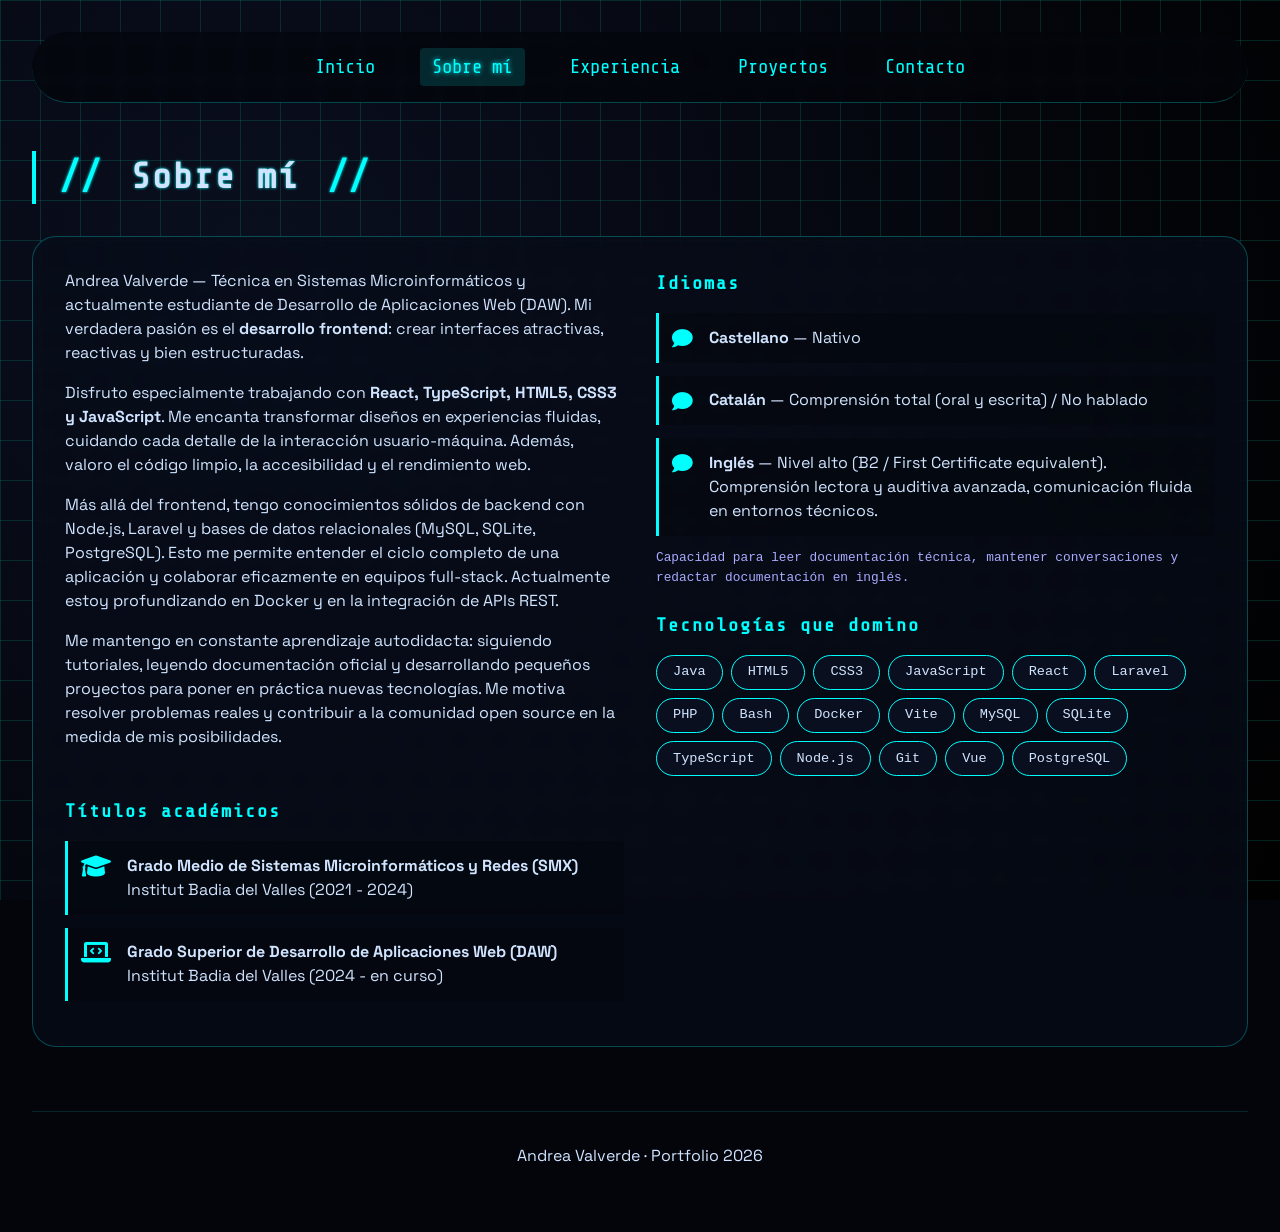
==== PaginaWeb/about.html @ b5ef2427 "portfolio" ====
<!DOCTYPE html>
<html lang="es">
<head>
    <meta charset="UTF-8">
    <meta name="viewport" content="width=device-width, initial-scale=1.0">
    <title>Andrea Valverde | Sobre mí</title>
    <link rel="stylesheet" href="style.css">
    <link rel="stylesheet" href="https://cdnjs.cloudflare.com/ajax/libs/font-awesome/6.0.0-beta3/css/all.min.css">
    <link href="https://fonts.googleapis.com/css2?family=Space+Grotesk:wght@300;400;500;600;700&family=Share+Tech+Mono&display=swap" rel="stylesheet">
</head>
<body>
    <div class="cyber-bg"></div>
    <div class="container">
        <nav class="cyber-nav">
            <a href="index.html" class="nav-link">Inicio</a>
            <a href="about.html" class="nav-link active">Sobre mí</a>
            <a href="experience.html" class="nav-link">Experiencia</a>
            <a href="projects.html" class="nav-link">Proyectos</a>
            <a href="contact.html" class="nav-link">Contacto</a>
        </nav>

        <section class="about">
            <h2 class="section-title"><span class="title-accent">//</span> Sobre mí <span class="title-accent">//</span></h2>
            <div class="about-grid">
                <!-- Columna izquierda: descripción + títulos académicos -->
                <div class="about-left">
                    <div class="about-text">
                        <p><span class="neon-text">Andrea Valverde</span> — Técnica en Sistemas Microinformáticos y actualmente estudiante de Desarrollo de Aplicaciones Web (DAW). Mi verdadera pasión es el <strong>desarrollo frontend</strong>: crear interfaces atractivas, reactivas y bien estructuradas.</p>
                        <p>Disfruto especialmente trabajando con <strong>React, TypeScript, HTML5, CSS3 y JavaScript</strong>. Me encanta transformar diseños en experiencias fluidas, cuidando cada detalle de la interacción usuario-máquina. Además, valoro el código limpio, la accesibilidad y el rendimiento web.</p>
                        <p>Más allá del frontend, tengo conocimientos sólidos de backend con Node.js, Laravel y bases de datos relacionales (MySQL, SQLite, PostgreSQL). Esto me permite entender el ciclo completo de una aplicación y colaborar eficazmente en equipos full-stack. Actualmente estoy profundizando en Docker y en la integración de APIs REST.</p>
                        <p>Me mantengo en constante aprendizaje autodidacta: siguiendo tutoriales, leyendo documentación oficial y desarrollando pequeños proyectos para poner en práctica nuevas tecnologías. Me motiva resolver problemas reales y contribuir a la comunidad open source en la medida de mis posibilidades.</p>
                    </div>
                    <div class="about-degrees">
                        <h3>Títulos académicos</h3>
                        <div class="degree-item">
                            <i class="fas fa-graduation-cap"></i>
                            <div><strong>Grado Medio de Sistemas Microinformáticos y Redes (SMX)</strong><br>Institut Badia del Valles (2021 - 2024)</div>
                        </div>
                        <div class="degree-item">
                            <i class="fas fa-laptop-code"></i>
                            <div><strong>Grado Superior de Desarrollo de Aplicaciones Web (DAW)</strong><br>Institut Badia del Valles (2024 - en curso)</div>
                        </div>
                    </div>
                </div>

                <!-- Columna derecha: idiomas y tecnologías -->
                <div class="about-right">
                    <div class="about-languages">
                        <h3>Idiomas</h3>
                        <div class="language-item">
                            <i class="fas fa-comment"></i>
                            <div><strong>Castellano</strong> — Nativo</div>
                        </div>
                        <div class="language-item">
                            <i class="fas fa-comment"></i>
                            <div><strong>Catalán</strong> — Comprensión total (oral y escrita) / No hablado</div>
                        </div>
                        <div class="language-item">
                            <i class="fas fa-comment"></i>
                            <div><strong>Inglés</strong> — Nivel alto (B2 / First Certificate equivalent). Comprensión lectora y auditiva avanzada, comunicación fluida en entornos técnicos.</div>
                        </div>
                        <p class="languages-note">Capacidad para leer documentación técnica, mantener conversaciones y redactar documentación en inglés.</p>
                    </div>

                    <div class="about-tech">
                        <h3>Tecnologías que domino</h3>
                        <div class="skill-chips">
                            <span class="skill-chip">Java</span>
                            <span class="skill-chip">HTML5</span>
                            <span class="skill-chip">CSS3</span>
                            <span class="skill-chip">JavaScript</span>
                            <span class="skill-chip">React</span>
                            <span class="skill-chip">Laravel</span>
                            <span class="skill-chip">PHP</span>
                            <span class="skill-chip">Bash</span>
                            <span class="skill-chip">Docker</span>
                            <span class="skill-chip">Vite</span>
                            <span class="skill-chip">MySQL</span>
                            <span class="skill-chip">SQLite</span>
                            <span class="skill-chip">TypeScript</span>
                            <span class="skill-chip">Node.js</span>
                            <span class="skill-chip">Git</span>
                            <span class="skill-chip">Vue</span>
                            <span class="skill-chip">PostgreSQL</span>
                        </div>
                    </div>
                </div>
            </div>
        </section>

        <footer class="cyber-footer">
            <p>Andrea Valverde · Portfolio 2026</p>
        </footer>
    </div>
    <script src="script.js"></script>
</body>
</html>
---- PaginaWeb/style.css ----
/* RESET & GLOBAL CYBERPUNK */
* {
    margin: 0;
    padding: 0;
    box-sizing: border-box;
}

body {
    background-color: #03050b;
    font-family: 'Space Grotesk', 'Share Tech Mono', monospace;
    color: #d0e4ff;
    line-height: 1.5;
    overflow-x: hidden;
}

.cyber-bg {
    position: fixed;
    top: 0;
    left: 0;
    width: 100%;
    height: 100%;
    background: radial-gradient(circle at 20% 30%, #0a0f1f, #010101);
    z-index: -2;
}
.cyber-bg::before {
    content: "";
    position: absolute;
    width: 100%;
    height: 100%;
    background-image: 
        linear-gradient(#00ffcc22 1px, transparent 1px),
        linear-gradient(90deg, #00ffcc22 1px, transparent 1px);
    background-size: 40px 40px;
    pointer-events: none;
    animation: gridMove 20s linear infinite;
}
@keyframes gridMove {
    0% { transform: translate(0, 0); }
    100% { transform: translate(40px, 40px); }
}

.container {
    max-width: 1300px;
    margin: 0 auto;
    padding: 2rem;
    position: relative;
    z-index: 2;
}

/* NAVEGACIÓN CYBER */
.cyber-nav {
    display: flex;
    justify-content: center;
    gap: 2rem;
    flex-wrap: wrap;
    margin-bottom: 3rem;
    padding: 1rem;
    border-bottom: 1px solid #0ff4;
    background: rgba(3, 5, 11, 0.7);
    backdrop-filter: blur(5px);
    border-radius: 40px;
    position: sticky;
    top: 1rem;
    z-index: 10;
}
.nav-link {
    color: #0ff;
    text-decoration: none;
    font-family: 'Share Tech Mono', monospace;
    font-size: 1.2rem;
    padding: 0.3rem 0.8rem;
    transition: 0.2s;
}
.nav-link:hover, .nav-link.active {
    background: #0ff2;
    text-shadow: 0 0 5px #0ff;
    border-radius: 4px;
}

/* TIPOGRAFÍA Y TÍTULOS */
h1, h2, h3, .section-title {
    font-family: 'Share Tech Mono', monospace;
    font-weight: 700;
    letter-spacing: 2px;
}
.section-title {
    font-size: 2.2rem;
    margin: 2rem 0 2rem 0;
    border-left: 4px solid #0ff;
    padding-left: 1rem;
    text-shadow: 0 0 3px #0ff;
}
.title-accent {
    color: #0ff;
    margin: 0 0.5rem;
}

/* HERO A PANTALLA COMPLETA */
.fullscreen-hero {
    min-height: calc(100vh - 150px);
    display: flex;
    flex-direction: column;
    justify-content: center;
    align-items: center;
    text-align: center;
    gap: 2rem;
    padding: 2rem 0;
}
.hero {
    min-height: 80vh;
}
.glitch {
    font-size: 4.5rem;
    font-weight: 800;
    position: relative;
    color: #fff;
    text-shadow: 0.05em 0 0 rgba(255,0,0,0.7), -0.05em -0.025em 0 rgba(0,255,0,0.7);
    animation: glitch-shake 0.3s infinite alternate;
}
.glitch::before {
    content: attr(data-text);
    position: absolute;
    left: -2px;
    text-shadow: 2px 0 #0ff;
    top: 0;
    color: #fff;
    overflow: hidden;
    clip: rect(0, 900px, 0, 0);
    animation: glitch-anim 3s infinite linear alternate-reverse;
}
@keyframes glitch-shake {
    0% { transform: translate(0); }
    100% { transform: translate(-1px, 1px); }
}
.hero-tagline {
    font-size: 1.5rem;
    color: #0ff;
    text-shadow: 0 0 5px #0ff;
}
.cyber-badge {
    background: rgba(0, 255, 255, 0.1);
    border: 1px solid #0ff;
    padding: 0.5rem 1rem;
    margin: 0.5rem;
    display: inline-block;
    font-family: monospace;
}
.btn-neon, .btn-outline-neon {
    display: inline-flex;
    align-items: center;
    gap: 10px;
    background: transparent;
    border: 2px solid #0ff;
    color: #0ff;
    padding: 0.8rem 2rem;
    font-weight: bold;
    text-decoration: none;
    margin: 0.5rem;
    transition: 0.2s;
    cursor: pointer;
    font-family: monospace;
}
.btn-neon {
    background: #0ff;
    color: #000;
    box-shadow: 0 0 12px #0ff;
}
.btn-outline-neon:hover, .btn-neon:hover {
    transform: scale(1.02);
    filter: brightness(1.2);
}
.hero-stats {
    display: flex;
    gap: 2rem;
    background: rgba(0,0,0,0.6);
    backdrop-filter: blur(5px);
    padding: 0.8rem 2rem;
    border-radius: 40px;
    border: 1px solid #0ff3;
}
.stat i {
    color: #0ff;
    margin-right: 8px;
}

/* ABOUT - NUEVA ESTRUCTURA */
.about-grid {
    display: grid;
    grid-template-columns: 1fr 1fr;
    gap: 2rem;
    background: rgba(8, 12, 25, 0.7);
    backdrop-filter: blur(8px);
    border: 1px solid #00ffff44;
    padding: 2rem;
    border-radius: 24px;
}
.about-left {
    display: flex;
    flex-direction: column;
    gap: 2rem;
}
.about-text p {
    margin-bottom: 1rem;
}
.about-right {
    display: flex;
    flex-direction: column;
    gap: 1.5rem;
}
.about-degrees h3, .about-languages h3, .about-tech h3 {
    margin-bottom: 1rem;
    color: #0ff;
}
.degree-item {
    display: flex;
    align-items: flex-start;
    gap: 1rem;
    background: #03050b66;
    padding: 0.8rem;
    margin-bottom: 0.8rem;
    border-left: 3px solid #0ff;
}
.degree-item i {
    font-size: 1.5rem;
    color: #0ff;
}
.language-item {
    display: flex;
    align-items: flex-start;
    gap: 1rem;
    background: #03050b66;
    padding: 0.8rem;
    margin-bottom: 0.8rem;
    border-left: 3px solid #0ff;
}
.language-item i {
    font-size: 1.3rem;
    color: #0ff;
    margin-top: 0.2rem;
}
.languages-note {
    font-size: 0.8rem;
    color: #aaf;
    margin-top: 0.5rem;
    font-family: monospace;
}
.skill-chips {
    display: flex;
    flex-wrap: wrap;
    gap: 0.5rem;
}
.skill-chip {
    background: #0a0f1f;
    border: 1px solid #0ff;
    padding: 0.4rem 1rem;
    font-family: monospace;
    font-size: 0.85rem;
    border-radius: 20px;
}

/* EXPERIENCIA */
.exp-timeline {
    display: flex;
    flex-direction: column;
    gap: 2rem;
    margin-bottom: 3rem;
}
.exp-card {
    background: #0b0f1cee;
    border: 1px solid #0ff4;
    border-radius: 20px;
    overflow: hidden;
}
.exp-header {
    background: #0a0f1f;
    padding: 1.2rem;
    border-bottom: 1px solid #0ff3;
    display: flex;
    flex-wrap: wrap;
    justify-content: space-between;
    align-items: center;
}
.exp-header i {
    font-size: 2rem;
    color: #0ff;
    margin-right: 1rem;
}
.exp-header h3 {
    flex: 1;
}
.exp-date {
    font-family: monospace;
    color: #0ff;
}
.exp-body {
    padding: 1.5rem;
}
.exp-body ul {
    margin: 1rem 0 1rem 1.5rem;
}
.exp-tech {
    margin-top: 1rem;
}
.exp-tech .skill-chips {
    margin-top: 0.5rem;
}

/* FILTROS Y PROYECTOS */
.filter-bar {
    display: flex;
    flex-wrap: wrap;
    justify-content: space-between;
    align-items: center;
    margin: 2rem 0;
    gap: 1rem;
}
.filter-buttons {
    display: flex;
    flex-wrap: wrap;
    gap: 0.8rem;
}
.filter-btn {
    background: none;
    border: 1px solid #0ff;
    color: #0ff;
    padding: 0.5rem 1.2rem;
    font-family: monospace;
    cursor: pointer;
    transition: 0.2s;
}
.filter-btn.active, .filter-btn:hover {
    background: #0ff;
    color: black;
    box-shadow: 0 0 10px #0ff;
}
.search-box {
    display: flex;
    align-items: center;
    background: #050a15;
    border: 1px solid #0ff;
    padding: 0.3rem 1rem;
}
.search-box input {
    background: transparent;
    border: none;
    color: #0ff;
    padding: 0.5rem;
    outline: none;
    font-family: monospace;
    width: 220px;
}
.projects-grid {
    display: grid;
    grid-template-columns: repeat(2, 1fr);
    gap: 2rem;
}
@media (max-width: 880px) {
    .projects-grid { grid-template-columns: 1fr; }
    .about-grid { grid-template-columns: 1fr; }
}
.project-card {
    background: #0b0f1cee;
    border: 1px solid #0ff4;
    border-radius: 20px;
    overflow: hidden;
    transition: 0.2s;
    display: flex;
    flex-direction: column;
}
.preview-area {
    background: #01020a;
    padding: 1rem;
    border-bottom: 1px solid #0ff3;
}
.mock-ui {
    background: #001122;
    height: 120px;
    display: flex;
    flex-direction: column;
    justify-content: center;
    align-items: center;
    border-radius: 12px;
    font-family: monospace;
    gap: 8px;
    color: cyan;
}
.mock-bars {
    width: 80%;
    height: 6px;
    background: cyan;
    opacity: 0.4;
}
.tech-badges {
    display: flex;
    flex-wrap: wrap;
    gap: 6px;
    margin-top: 12px;
}
.tech-badges span {
    background: #0ff1;
    padding: 0.2rem 0.8rem;
    font-size: 0.7rem;
    font-family: monospace;
}
.card-info {
    padding: 1.5rem;
    flex: 1;
}
.challenge, .learn {
    font-size: 0.9rem;
    margin: 0.8rem 0;
}
.card-buttons {
    margin-top: 1.2rem;
}
.btn-code {
    display: inline-flex;
    align-items: center;
    gap: 8px;
    padding: 0.5rem 1rem;
    background: #0a1a2a;
    color: #0ff;
    border: 1px solid #0ff;
    text-decoration: none;
    font-family: monospace;
    transition: 0.2s;
}
.btn-code:hover {
    transform: translateY(-2px);
    box-shadow: 0 0 8px #0ff;
}
.no-results-message {
    text-align: center;
    padding: 3rem;
    font-size: 1.3rem;
    color: #f66;
}

/* CONTACTO */
.contact-container {
    display: grid;
    grid-template-columns: 1fr 1fr;
    gap: 2rem;
    background: #03050bb3;
    border-radius: 32px;
    padding: 2rem;
    border: 1px solid #0ff3;
}
.social-card {
    display: flex;
    align-items: center;
    gap: 1rem;
    background: #0a0f1f;
    padding: 1rem;
    margin: 1rem 0;
    text-decoration: none;
    color: #0ff;
    border: 1px solid #0ff;
    transition: 0.2s;
}
.social-card.whatsapp { color: #25d366; border-color: #25d366; }
.social-card.email { color: #ff66cc; border-color: #ff66cc; }
.cyber-note {
    margin-top: 1rem;
    font-size: 0.8rem;
    text-align: center;
    font-family: monospace;
}
.input-group {
    margin: 1rem 0;
}
.input-group input, .input-group textarea {
    width: 100%;
    background: #010101aa;
    border: 1px solid #0ff;
    padding: 0.8rem;
    color: #0ff;
    font-family: monospace;
}
.full-width {
    width: 100%;
    justify-content: center;
}
.form-note {
    font-size: 0.7rem;
    text-align: center;
    margin-top: 1rem;
    opacity: 0.7;
}
.cyber-footer {
    text-align: center;
    margin-top: 4rem;
    padding: 2rem;
    border-top: 1px solid #0ff2;
}
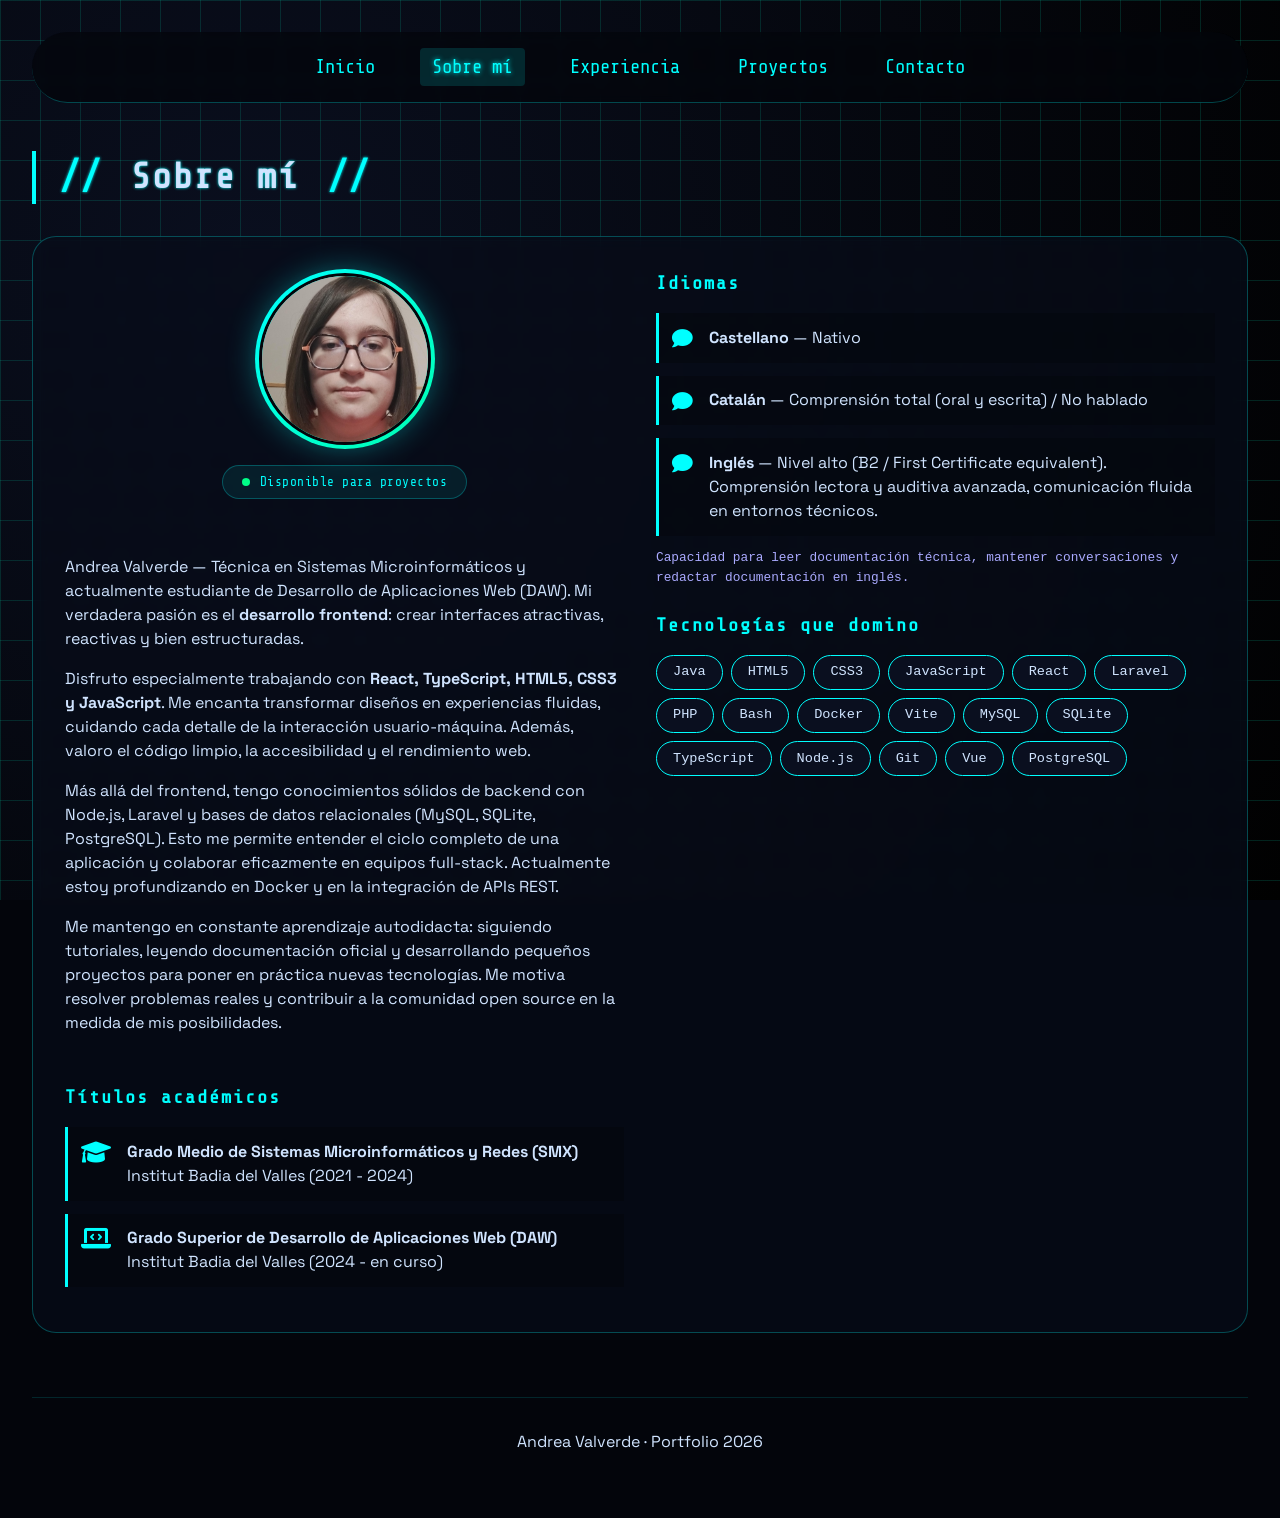
==== commit 1df6d064: "arreglos" ====
--- a/PaginaWeb/about.html
+++ b/PaginaWeb/about.html
@@ -22,8 +22,20 @@
         <section class="about">
             <h2 class="section-title"><span class="title-accent">//</span> Sobre mí <span class="title-accent">//</span></h2>
             <div class="about-grid">
-                <!-- Columna izquierda: descripción + títulos académicos -->
+                <!-- Columna izquierda: foto, descripción + títulos académicos -->
                 <div class="about-left">
+                    <!-- FOTO DE PERFIL -->
+                    <div class="profile-image-container">
+                        <div class="profile-image-wrapper">
+                            <img src="foto-perfil.jpg" alt="Andrea Valverde" class="profile-image">
+                            <div class="profile-image-glow"></div>
+                        </div>
+                        <div class="profile-badge">
+                            <span class="status-dot"></span>
+                            <span class="status-text">Disponible para proyectos</span>
+                        </div>
+                    </div>
+
                     <div class="about-text">
                         <p><span class="neon-text">Andrea Valverde</span> — Técnica en Sistemas Microinformáticos y actualmente estudiante de Desarrollo de Aplicaciones Web (DAW). Mi verdadera pasión es el <strong>desarrollo frontend</strong>: crear interfaces atractivas, reactivas y bien estructuradas.</p>
                         <p>Disfruto especialmente trabajando con <strong>React, TypeScript, HTML5, CSS3 y JavaScript</strong>. Me encanta transformar diseños en experiencias fluidas, cuidando cada detalle de la interacción usuario-máquina. Además, valoro el código limpio, la accesibilidad y el rendimiento web.</p>
--- a/PaginaWeb/style.css
+++ b/PaginaWeb/style.css
@@ -492,4 +492,107 @@
     margin-top: 4rem;
     padding: 2rem;
     border-top: 1px solid #0ff2;
+}
+/* === FOTO DE PERFIL === */
+.profile-image-container {
+    display: flex;
+    flex-direction: column;
+    align-items: center;
+    margin-bottom: 1.5rem;
+}
+
+.profile-image-wrapper {
+    position: relative;
+    width: 180px;
+    height: 180px;
+    border-radius: 50%;
+    padding: 4px;
+    background: linear-gradient(135deg, #0ff, #00ff88, #0ff);
+    background-size: 300% 300%;
+    animation: gradient-spin 4s ease-in-out infinite;
+    box-shadow: 0 0 30px rgba(0, 255, 255, 0.3);
+}
+
+@keyframes gradient-spin {
+    0% { background-position: 0% 50%; }
+    50% { background-position: 100% 50%; }
+    100% { background-position: 0% 50%; }
+}
+
+.profile-image {
+    width: 100%;
+    height: 100%;
+    border-radius: 50%;
+    object-fit: cover;
+    display: block;
+    border: 3px solid #03050b;
+    position: relative;
+    z-index: 1;
+}
+
+.profile-image-glow {
+    position: absolute;
+    top: -10px;
+    left: -10px;
+    right: -10px;
+    bottom: -10px;
+    border-radius: 50%;
+    background: radial-gradient(circle at center, rgba(0, 255, 255, 0.15), transparent 70%);
+    z-index: 0;
+    animation: pulse-glow 3s ease-in-out infinite;
+}
+
+@keyframes pulse-glow {
+    0%, 100% { opacity: 0.5; transform: scale(1); }
+    50% { opacity: 1; transform: scale(1.05); }
+}
+
+.profile-badge {
+    display: flex;
+    align-items: center;
+    gap: 0.6rem;
+    margin-top: 1rem;
+    background: rgba(0, 255, 255, 0.08);
+    border: 1px solid rgba(0, 255, 255, 0.25);
+    padding: 0.4rem 1.2rem;
+    border-radius: 30px;
+    font-family: 'Share Tech Mono', monospace;
+    font-size: 0.8rem;
+    color: #0ff;
+}
+
+.status-dot {
+    width: 8px;
+    height: 8px;
+    border-radius: 50%;
+    background: #00ff88;
+    animation: dot-blink 1.5s ease-in-out infinite;
+}
+
+@keyframes dot-blink {
+    0%, 100% { opacity: 1; box-shadow: 0 0 8px #00ff88; }
+    50% { opacity: 0.3; box-shadow: 0 0 2px #00ff88; }
+}
+
+.status-text {
+    letter-spacing: 0.5px;
+}
+
+/* Ajuste responsive para la foto */
+@media (max-width: 768px) {
+    .profile-image-wrapper {
+        width: 140px;
+        height: 140px;
+    }
+    .profile-badge {
+        font-size: 0.7rem;
+        padding: 0.3rem 1rem;
+    }
+}
+
+@media (max-width: 480px) {
+    .profile-image-wrapper {
+        width: 120px;
+        height: 120px;
+    }
 }
